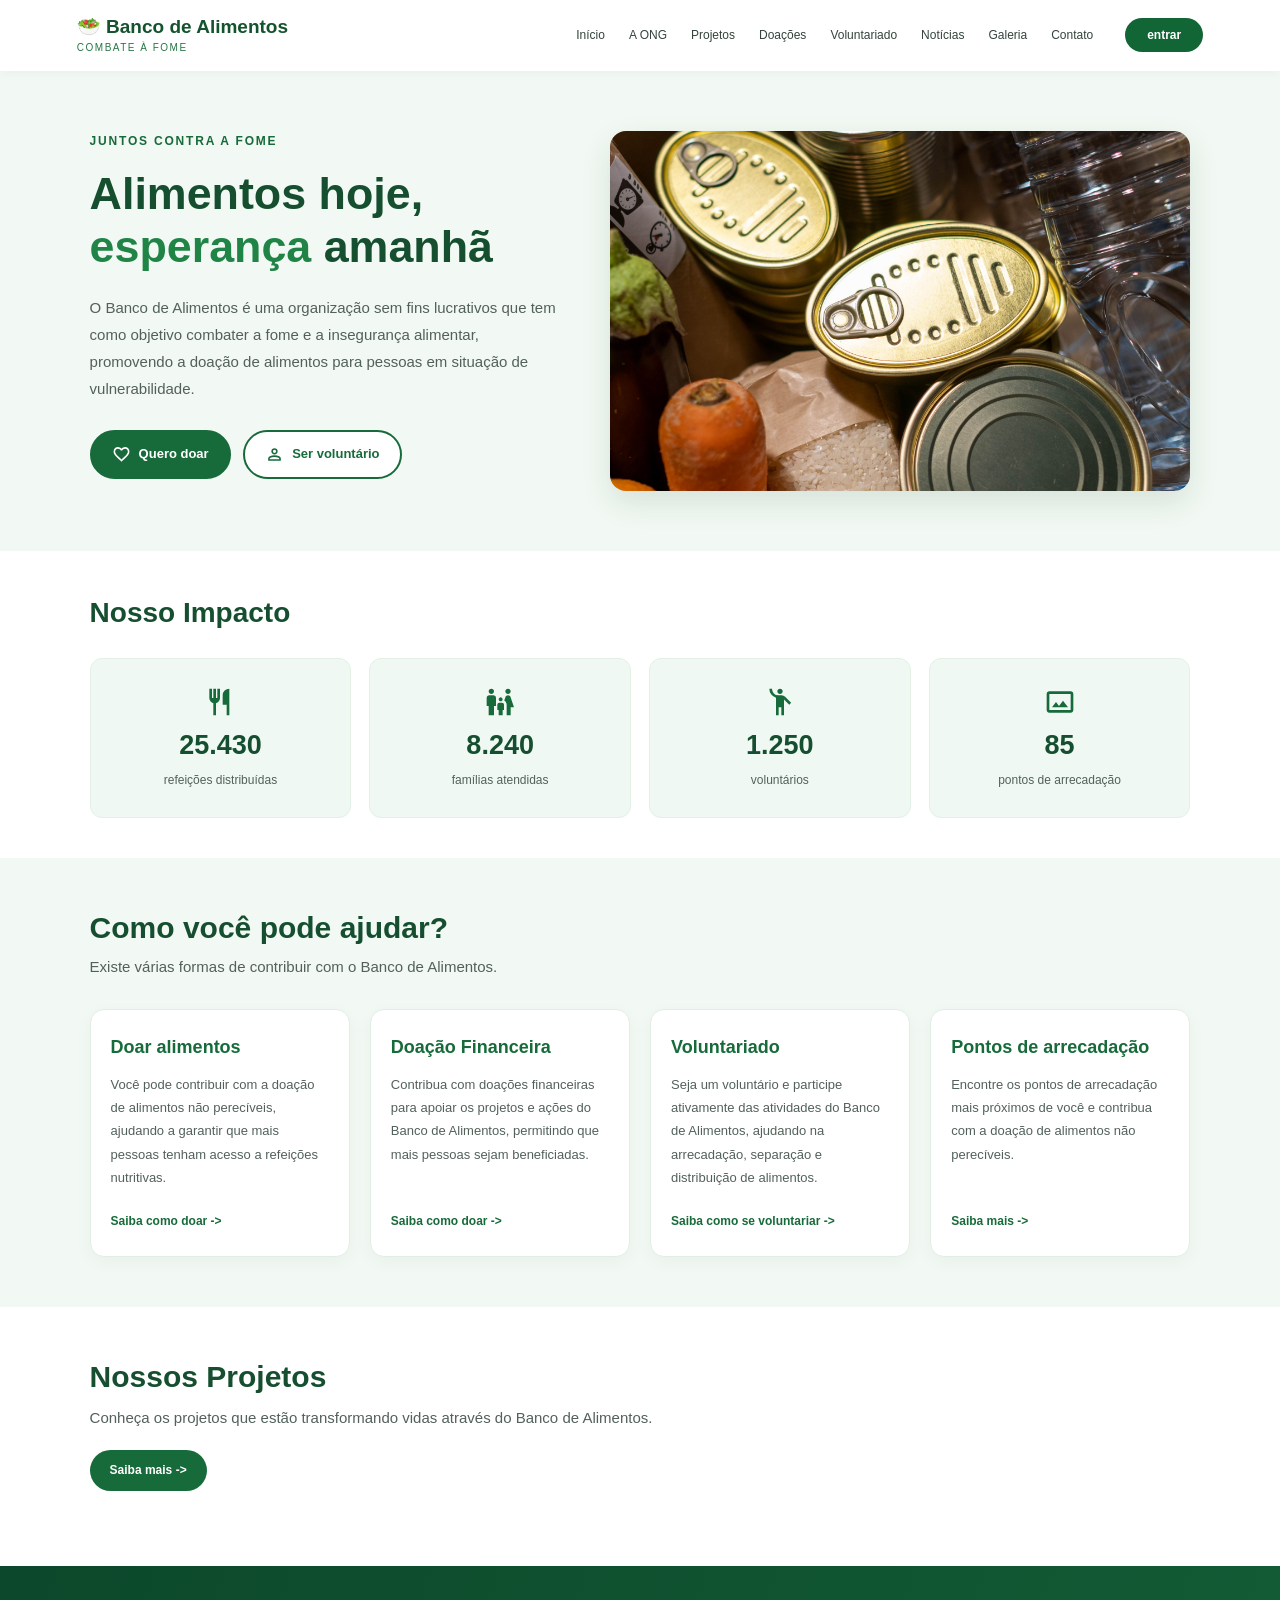
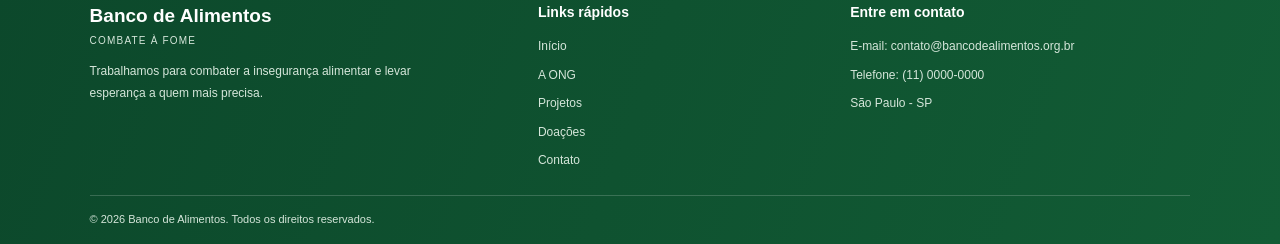
==== index.html @ 31bb34d5 "Atualização - Criação da Pagina ( A ONG )" ====
<!DOCTYPE html>
<html lang="pt-br">
<head>
    <meta charset="UTF-8">
    <meta name="viewport" content="width=device-width, initial-scale=1.0">
    <title>Banco de Alimentos - DuTech</title>
    <link rel="stylesheet" href="style.css">
    
    <!-- Fontes e Estilos-->
    <link rel="preconnect" href="https://fonts.gooogleapis.com">
    <link rel="preconnect" href="https://fonts.gstatic.com" crossorigin>
    <link href="https://fonts.gooogleapis.com/css2?family=DM+Sans:wght@400;500;600;700&family=Manrope:wght@600;700;800&display=swap" rel="stylesheet">

</head>
<body>

    <!-- Cabeçalho Principal-->
    <header class="site-header">

        <div class="container">

            <div class="logo">
                <h1 class="titulo">🥗 Banco de Alimentos</h1>
                <p class="p">Combate à fome</p>
            </div>
            

            <nav class="main-nav">

                <a href="#">Início</a>
                <a href="./banco%20de%20alimentos/pages/ong.html">A ONG</a>
                <a href="projetos">Projetos</a>
                <a href="doacao">Doações</a>
                <a href="voluntariado">Voluntariado</a>
                <a href="noticia">Notícias</a>
                <a href="galeria">Galeria</a>
                <a href="contato">Contato</a>

                <button>entrar</button>
            </nav>

        </div>

    </header>

    <main>

        <!--Seção 1 - Quem somos-->
        <section class="section-main">

            <div class="apresentação">

                <div class="conteudo">

                <p class="fome">JUNTOS CONTRA A FOME</p>
                <h1 class="alimentos">Alimentos hoje, <span class="green">esperança</span> amanhã </h1>

                <p class="descricao">O Banco de Alimentos é uma organização sem fins lucrativos que tem como
                    objetivo combater a fome e a insegurança alimentar, promovendo a doação
                    de alimentos para pessoas em situação de vulnerabilidade.</p>
                

                    
                <a href="#">
                  <svg xmlns="http://www.w3.org/2000/svg" height="24px" viewBox="0 -960 960 960" width="24px" fill="#176b3a"><path d="m480-120-58-52q-101-91-167-157T150-447.5Q111-500 95.5-544T80-634q0-94 63-157t157-63q52 0 99 22t81 62q34-40 81-62t99-22q94 0 157 63t63 157q0 46-15.5 90T810-447.5Q771-395 705-329T538-172l-58 52Zm0-108q96-86 158-147.5t98-107q36-45.5 50-81t14-70.5q0-60-40-100t-100-40q-47 0-87 26.5T518-680h-76q-15-41-55-67.5T300-774q-60 0-100 40t-40 100q0 35 14 70.5t50 81q36 45.5 98 107T480-228Zm0-273Z"/></svg> Quero doar
                </a>

                <a href="#" id="claro">
                   <svg xmlns="http://www.w3.org/2000/svg" height="24px" viewBox="0 -960 960 960" width="24px" fill="#176b3a"><path d="M367-527q-47-47-47-113t47-113q47-47 113-47t113 47q47 47 47 113t-47 113q-47 47-113 47t-113-47ZM160-160v-112q0-34 17.5-62.5T224-378q62-31 126-46.5T480-440q66 0 130 15.5T736-378q29 15 46.5 43.5T800-272v112H160Zm80-80h480v-32q0-11-5.5-20T700-306q-54-27-109-40.5T480-360q-56 0-111 13.5T260-306q-9 5-14.5 14t-5.5 20v32Zm296.5-343.5Q560-607 560-640t-23.5-56.5Q513-720 480-720t-56.5 23.5Q400-673 400-640t23.5 56.5Q447-560 480-560t56.5-23.5ZM480-640Zm0 400Z"/></svg> Ser voluntário
                </a>

            </div>

                <img src="banco de alimentos/assets/images/fome.jpg" alt="Imagem de apresentação do Banco de Alimentos" class="img-fundo">

        </div>


        </section>
        
        <!-- Seção de Dados -->

        <section class="section-dados">

            <div class="dados-ajuda">

                <h2 class="impacto">Nosso Impacto</h2>

                <div class="dado">

                <h3><svg xmlns="http://www.w3.org/2000/svg" height="24px" viewBox="0 -960 960 960" width="24px" fill="#176b3a"><path d="M280-80v-366q-51-14-85.5-56T160-600v-280h80v280h40v-280h80v280h40v-280h80v280q0 56-34.5 98T360-446v366h-80Zm400 0v-320H560v-280q0-83 58.5-141.5T760-880v800h-80Z"/></svg>25.430</h3>
                <p>refeições distribuídas</p>

                </div>


                <div class="dado">

                <h3><svg xmlns="http://www.w3.org/2000/svg" height="24px" viewBox="0 -960 960 960" width="24px" fill="#176b3a"><path d="M720-720q-33 0-56.5-23.5T640-800q0-33 23.5-56.5T720-880q33 0 56.5 23.5T800-800q0 33-23.5 56.5T720-720ZM680-80v-320q0-40-20.5-72T607-522l35-103q8-25 29.5-40t48.5-15q27 0 48.5 15t29.5 40l102 305H800v240H680ZM457.5-517.5Q440-535 440-560t17.5-42.5Q475-620 500-620t42.5 17.5Q560-585 560-560t-17.5 42.5Q525-500 500-500t-42.5-17.5ZM220-720q-33 0-56.5-23.5T140-800q0-33 23.5-56.5T220-880q33 0 56.5 23.5T300-800q0 33-23.5 56.5T220-720ZM140-80v-280H80v-240q0-33 23.5-56.5T160-680h120q33 0 56.5 23.5T360-600v240h-60v280H140Zm300 0v-160h-40v-160q0-25 17.5-42.5T460-460h80q25 0 42.5 17.5T600-400v160h-40v160H440Z"/></svg>8.240</h3>
                <p>famílias atendidas</p>

                </div>

                <div class="dado">

                <h3><svg xmlns="http://www.w3.org/2000/svg" height="24px" viewBox="0 -960 960 960" width="24px" fill="#176b3a"><path d="M360-80v-529q-91-24-145.5-100.5T160-880h80q0 83 53.5 141.5T430-680h100q30 0 56 11t47 32l181 181-56 56-158-158v478h-80v-240h-80v240h-80Zm63.5-663.5Q400-767 400-800t23.5-56.5Q447-880 480-880t56.5 23.5Q560-833 560-800t-23.5 56.5Q513-720 480-720t-56.5-23.5Z"/></svg>1.250</h3>
                <p>voluntários</p>

                </div>


                <div class="dado">

                <h3><svg xmlns="http://www.w3.org/2000/svg" height="24px" viewBox="0 -960 960 960" width="24px" fill="#176b3a"><path d="M160-160q-33 0-56.5-23.5T80-240v-480q0-33 23.5-56.5T160-800h640q33 0 56.5 23.5T880-720v480q0 33-23.5 56.5T800-160H160Zm0-80h640v-480H160v480Zm80-80h480L570-520 450-360l-90-120-120 160Zm-80 80v-480 480Z"/></svg>85</h3>
                <p>pontos de arrecadação</p>

                </div>

            </div>

        </section>


        <!-- Seção de Como voce pode ajudar? -->


        <section class="section-ajudar">


            <div class="como-ajudar"> 
                
                <h2 class="como">Como você pode ajudar?</h2>

                <p class="subtitulo-ajuda">Existe várias formas de contribuir com o Banco de Alimentos.</p>

                <div class="ajuda">

                    <h3>Doar alimentos</h3>
                    <p>Você pode contribuir com a doação de alimentos não perecíveis, ajudando a garantir que mais pessoas tenham acesso a refeições nutritivas.</p>

                    <a href="#doar">Saiba como doar -></a>
                </div>

                <div class="ajuda">

                    <h3>Doação Financeira</h3>
                    <p>Contribua com doações financeiras para apoiar os projetos e ações do Banco de Alimentos, permitindo que mais pessoas sejam beneficiadas.</p>
                    <a href="#doar">Saiba como doar -></a>

                </div>

                <div class="ajuda">

                    <h3>Voluntariado</h3>
                    <p>Seja um voluntário e participe ativamente das atividades do Banco de Alimentos, ajudando na arrecadação, separação e distribuição de alimentos.</p>
                    <a href="#voluntario">Saiba como se voluntariar -></a>

                </div>


                <div class="ajuda">

                    <h3>Pontos de arrecadação</h3>
                    <p>Encontre os pontos de arrecadação mais próximos de você e contribua com a doação de alimentos não perecíveis.</p>
                    <a href="#pontos">Saiba mais -></a>

                </div>

            </div>

        </section>



        <section class="section-projetos">


            <div class="projetos">

                <h2 class="titulo-secao">Nossos Projetos</h2>
                <p class="subtitulo-projetos">Conheça os projetos que estão transformando vidas através do Banco de Alimentos.</p>
                <a href="#projetos" class="link-projetos">Saiba mais -></a>

            <div class="lista-projetos">

                 <!--EM breve será adicionado os projetos-->

            </div>

        </div>

    </section>

    
    </main>

    
<!-- Rodapé do site -->
<footer class="rodape">
    <div class="conteudo-rodape">

        <!-- Identidade da ONG -->
        <div class="info-rodape">
            <h2>Banco de Alimentos</h2>
            <p>Combate à fome</p>
            <p>
                Trabalhamos para combater a insegurança alimentar
                e levar esperança a quem mais precisa.
            </p>
        </div>

        <!-- Links rápidos -->
        <div class="links-rodape">
            <h3>Links rápidos</h3>
            <a href="#">Início</a>
            <a href="banco de alimentos/pages/ong.html">A ONG</a>
            <a href="projetos.html">Projetos</a>
            <a href="doacao.html">Doações</a>
            <a href="contato.html">Contato</a>
        </div>

        <!-- Contato -->
        <div class="contato-rodape">
            <h3>Entre em contato</h3>
            <p>E-mail: contato@bancodealimentos.org.br</p>
            <p>Telefone: (11) 0000-0000</p>
            <p>São Paulo - SP</p>
        </div>

    </div>

    <!-- Direitos autorais -->
    <div class="direitos-rodape">
        <p>
            &copy; 2026 Banco de Alimentos.
            Todos os direitos reservados.
        </p>
    </div>
</footer>


</body>
</html>
---- style.css ----
/* ========================================
   BANCO DE ALIMENTOS — PÁGINA INICIAL
   ======================================== */

* {
    margin: 0;
    padding: 0;
    box-sizing: border-box;
}

body {
    font-family: 'DM Sans', sans-serif;
    color: #34443b;
    background: #ffffff;
    line-height: 1.6;
}

h1, h2, h3 {
    font-family: 'Manrope', sans-serif;
}

a {
    text-decoration: none;
}

img {
    display: block;
    max-width: 100%;
}

/* ========================================
   CABEÇALHO
   ======================================== */

.site-header {
    width: 100%;
    padding: 15px 6%;
    background: #ffffff;
    box-shadow: 0 2px 10px rgba(0, 0, 0, 0.04);
    position: relative;
    z-index: 10;
}

.site-header .container {
    max-width: 1400px;
    margin: 0 auto;
    display: flex;
    align-items: center;
    justify-content: space-between;
    gap: 25px;
}

.logo {
    flex-shrink: 0;
}

.logo .titulo {
    color: #14532d;
    font-size: 19px;
    line-height: 1.3;
    font-weight: 800;
}

.logo .p {
    color: #287747;
    font-size: 10px;
    letter-spacing: 1.5px;
    text-transform: uppercase;
}

.main-nav {
    display: flex;
    align-items: center;
    justify-content: flex-end;
    gap: 24px;
}

.main-nav a {
    color: #34443b;
    font-size: 12px;
    white-space: nowrap;
    transition: color 0.3s;
}

.main-nav a:hover {
    color: #176b3a;
}

.main-nav button {
    border: none;
    border-radius: 25px;
    padding: 10px 22px;
    margin-left: 8px;
    background: #126534;
    color: #ffffff;
    font-family: inherit;
    font-size: 12px;
    font-weight: 700;
    cursor: pointer;
    transition: background 0.3s;
}

.main-nav button:hover {
    background: #0d4825;
}

/* ========================================
   SEÇÃO 1 — APRESENTAÇÃO
   ======================================== */

.section-main {
    width: 100%;
    padding: 45px 7%;
    background: #f2f8f3;
}

.apresentação {
    max-width: 1400px;
    min-height: 390px;
    margin: 0 auto;
    display: grid;
    grid-template-columns: 0.9fr 1.1fr;
    align-items: center;
    gap: 45px;
}

.conteudo {
    min-width: 0;
}

.fome {
    color: #176b3a;
    font-size: 12px;
    font-weight: 800;
    letter-spacing: 1.8px;
    margin-bottom: 15px;
}

.alimentos {
    color: #164f30;
    font-size: clamp(32px, 3.5vw, 48px);
    font-weight: 800;
    line-height: 1.2;
    margin-bottom: 20px;
}

.green {
    color: #218447;
}

.descricao {
    color: #53615a;
    font-size: 15px;
    line-height: 1.8;
    margin-bottom: 28px;
    max-width: 520px;
}

/* Botões da apresentação */

.conteudo > a {
    display: inline-flex;
    align-items: center;
    justify-content: center;
    gap: 8px;
    padding: 12px 20px;
    margin: 0 8px 10px 0;
    border-radius: 25px;
    border: 2px solid #176b3a;
    background: #176b3a;
    color: #ffffff;
    font-size: 13px;
    font-weight: 700;
    transition: all 0.3s;
}

.conteudo > a svg {
    width: 19px;
    height: 19px;
    fill: currentColor;
}

.conteudo > a:hover {
    background: #0d4825;
    border-color: #0d4825;
}

.conteudo > a#claro {
    background: #ffffff;
    color: #176b3a;
}

.conteudo > a#claro:hover {
    background: #e4f2e7;
}

/* Imagem principal */

.img-fundo {
    width: 100%;
    height: 360px;
    object-fit: cover;
    object-position: center;
    border-radius: 16px;
    box-shadow: 0 12px 30px rgba(20, 83, 45, 0.12);
}

/* ========================================
   SEÇÃO 2 — NOSSO IMPACTO
   ======================================== */

.section-dados {
    padding: 40px 7%;
    background: #ffffff;
}

.dados-ajuda {
    max-width: 1400px;
    margin: 0 auto;
    display: grid;
    grid-template-columns: repeat(4, minmax(0, 1fr));
    gap: 18px;
}

.impacto {
    grid-column: 1 / -1;
    color: #164f30;
    font-size: 28px;
    margin-bottom: 5px;
}

.dados-ajuda .dado {
    min-width: 0;
    min-height: 160px;
    padding: 22px 12px;
    background: #f0f8f3;
    border: 1px solid #e4f0e6;
    border-radius: 12px;
    display: flex;
    flex-direction: column;
    align-items: center;
    justify-content: center;
    text-align: center;
    transition: transform 0.3s, box-shadow 0.3s;
}

.dados-ajuda .dado:hover {
    transform: translateY(-4px);
    box-shadow: 0 8px 20px rgba(22, 107, 58, 0.09);
}

.dados-ajuda .dado h3 {
    display: flex;
    flex-direction: column;
    align-items: center;
    gap: 10px;
    color: #164f30;
    font-size: 27px;
    line-height: 1.3;
    margin-bottom: 8px;
}

.dados-ajuda .dado svg {
    width: 32px;
    height: 32px;
    flex-shrink: 0;
}

.dados-ajuda .dado p {
    color: #53615a;
    font-size: 12px;
}

/* ========================================
   SEÇÃO 3 — COMO VOCÊ PODE AJUDAR
   ======================================== */

.section-ajudar {
    padding: 50px 7%;
    background: #f2f8f3;
}

.como-ajudar {
    max-width: 1400px;
    margin: 0 auto;
    display: grid;
    grid-template-columns: repeat(4, minmax(0, 1fr));
    gap: 20px;
}

.como {
    grid-column: 1 / -1;
    color: #164f30;
    font-size: 30px;
    line-height: 1.3;
}

.subtitulo-ajuda {
    grid-column: 1 / -1;
    color: #53615a;
    font-size: 15px;
    margin-top: -12px;
    margin-bottom: 10px;
}

.ajuda {
    min-width: 0;
    padding: 25px 20px;
    background: #ffffff;
    border: 1px solid #e2eee5;
    border-radius: 14px;
    display: flex;
    flex-direction: column;
    align-items: flex-start;
    box-shadow: 0 5px 18px rgba(20, 83, 45, 0.04);
    transition: transform 0.3s, box-shadow 0.3s;
}

.ajuda:hover {
    transform: translateY(-5px);
    box-shadow: 0 10px 25px rgba(20, 83, 45, 0.09);
}

.ajuda h3 {
    color: #176b3a;
    font-size: 18px;
    line-height: 1.4;
    margin-bottom: 12px;
}

.ajuda p {
    color: #53615a;
    font-size: 13px;
    line-height: 1.8;
    margin-bottom: 22px;
    flex-grow: 1;
}

.ajuda a {
    color: #176b3a;
    font-size: 12px;
    font-weight: 700;
    margin-top: auto;
}

.ajuda a:hover {
    color: #0d4825;
}

/* ========================================
   SEÇÃO 4 — NOSSOS PROJETOS
   ======================================== */

.section-projetos {
    padding: 50px 7%;
    background: #ffffff;
}

.projetos {
    max-width: 1400px;
    margin: 0 auto;
}

.titulo-secao {
    color: #164f30;
    font-size: 30px;
    line-height: 1.3;
    margin-bottom: 10px;
}

.subtitulo-projetos {
    color: #53615a;
    font-size: 15px;
    margin-bottom: 20px;
}

.link-projetos {
    display: inline-flex;
    align-items: center;
    justify-content: center;
    padding: 11px 20px;
    border-radius: 25px;
    background: #176b3a;
    color: #ffffff;
    font-size: 12px;
    font-weight: 700;
    transition: background 0.3s;
}

.link-projetos:hover {
    background: #0d4825;
}

.lista-projetos {
    margin-top: 25px;
    display: grid;
    grid-template-columns: repeat(3, minmax(0, 1fr));
    gap: 20px;
}

/* ========================================
   RODAPÉ
   ======================================== */

.rodape {
    padding: 35px 7% 15px;
    background: linear-gradient(110deg, #0c482b, #125c35);
    color: #ffffff;
}

.conteudo-rodape {
    max-width: 1400px;
    margin: 0 auto;
    padding-bottom: 25px;
    display: grid;
    grid-template-columns: 1.2fr 0.8fr 1fr;
    gap: 40px;
}

.info-rodape h2 {
    font-size: 19px;
    margin-bottom: 2px;
}

.info-rodape p:first-of-type {
    color: #d5e6da;
    font-size: 10px;
    text-transform: uppercase;
    letter-spacing: 1.2px;
    margin-bottom: 12px;
}

.info-rodape p:last-of-type {
    max-width: 340px;
    color: #d5e6da;
    font-size: 12px;
    line-height: 1.8;
}

.links-rodape,
.contato-rodape {
    display: flex;
    flex-direction: column;
    align-items: flex-start;
    gap: 8px;
}

.links-rodape h3,
.contato-rodape h3 {
    font-size: 14px;
    margin-bottom: 5px;
}

.links-rodape a,
.contato-rodape p {
    color: #d5e6da;
    font-size: 12px;
    line-height: 1.7;
}

.links-rodape a:hover {
    color: #a8e6b9;
}

.direitos-rodape {
    max-width: 1400px;
    margin: 0 auto;
    padding-top: 15px;
    border-top: 1px solid rgba(255, 255, 255, 0.18);
}

.direitos-rodape p {
    color: #d5e6da;
    font-size: 11px;
}

/* ========================================
   RESPONSIVIDADE — TABLETS
   ======================================== */

@media (max-width: 1050px) {
    .site-header .container {
        flex-direction: column;
        gap: 15px;
    }

    .main-nav {
        flex-wrap: wrap;
        justify-content: center;
        gap: 14px 20px;
    }

    .apresentação {
        gap: 25px;
        grid-template-columns: 1fr 1fr;
    }

    .img-fundo {
        height: 300px;
    }

    .como-ajudar {
        grid-template-columns: repeat(2, minmax(0, 1fr));
    }

    .conteudo-rodape {
        grid-template-columns: repeat(2, minmax(0, 1fr));
    }

    .info-rodape {
        grid-column: 1 / -1;
    }
}

/* ========================================
   RESPONSIVIDADE — CELULARES
   ======================================== */

@media (max-width: 650px) {
    .site-header {
        padding: 18px 5%;
    }

    .site-header .container {
        align-items: flex-start;
    }

    .main-nav {
        width: 100%;
        justify-content: flex-start;
        gap: 12px 16px;
    }

    .main-nav a {
        font-size: 12px;
    }

    .main-nav button {
        margin-left: 0;
    }

    .section-main {
        padding: 35px 6%;
    }

    .apresentação {
        grid-template-columns: 1fr;
        gap: 25px;
    }

    .alimentos {
        font-size: 34px;
    }

    .descricao {
        font-size: 14px;
    }

    .img-fundo {
        height: 240px;
    }

    .conteudo > a {
        font-size: 12px;
        padding: 10px 14px;
    }

    .section-dados {
        padding: 35px 6%;
    }

    .dados-ajuda {
        grid-template-columns: repeat(2, minmax(0, 1fr));
        gap: 12px;
    }

    .impacto {
        font-size: 25px;
    }

    .dados-ajuda .dado {
        min-height: 135px;
        padding: 15px 8px;
    }

    .dados-ajuda .dado h3 {
        font-size: 22px;
    }

    .dados-ajuda .dado p {
        font-size: 11px;
    }

    .section-ajudar,
    .section-projetos {
        padding: 35px 6%;
    }

    .como-ajudar {
        grid-template-columns: 1fr;
        gap: 15px;
    }

    .como {
        font-size: 26px;
    }

    .subtitulo-ajuda {
        font-size: 14px;
        margin-top: -5px;
    }

    .ajuda {
        padding: 22px;
    }

    .titulo-secao {
        font-size: 26px;
    }

    .subtitulo-projetos {
        font-size: 14px;
    }

    .lista-projetos {
        grid-template-columns: 1fr;
    }

    .rodape {
        padding: 30px 6% 15px;
    }

    .conteudo-rodape {
        grid-template-columns: 1fr;
        gap: 25px;
    }

    .info-rodape {
        grid-column: auto;
    }
}
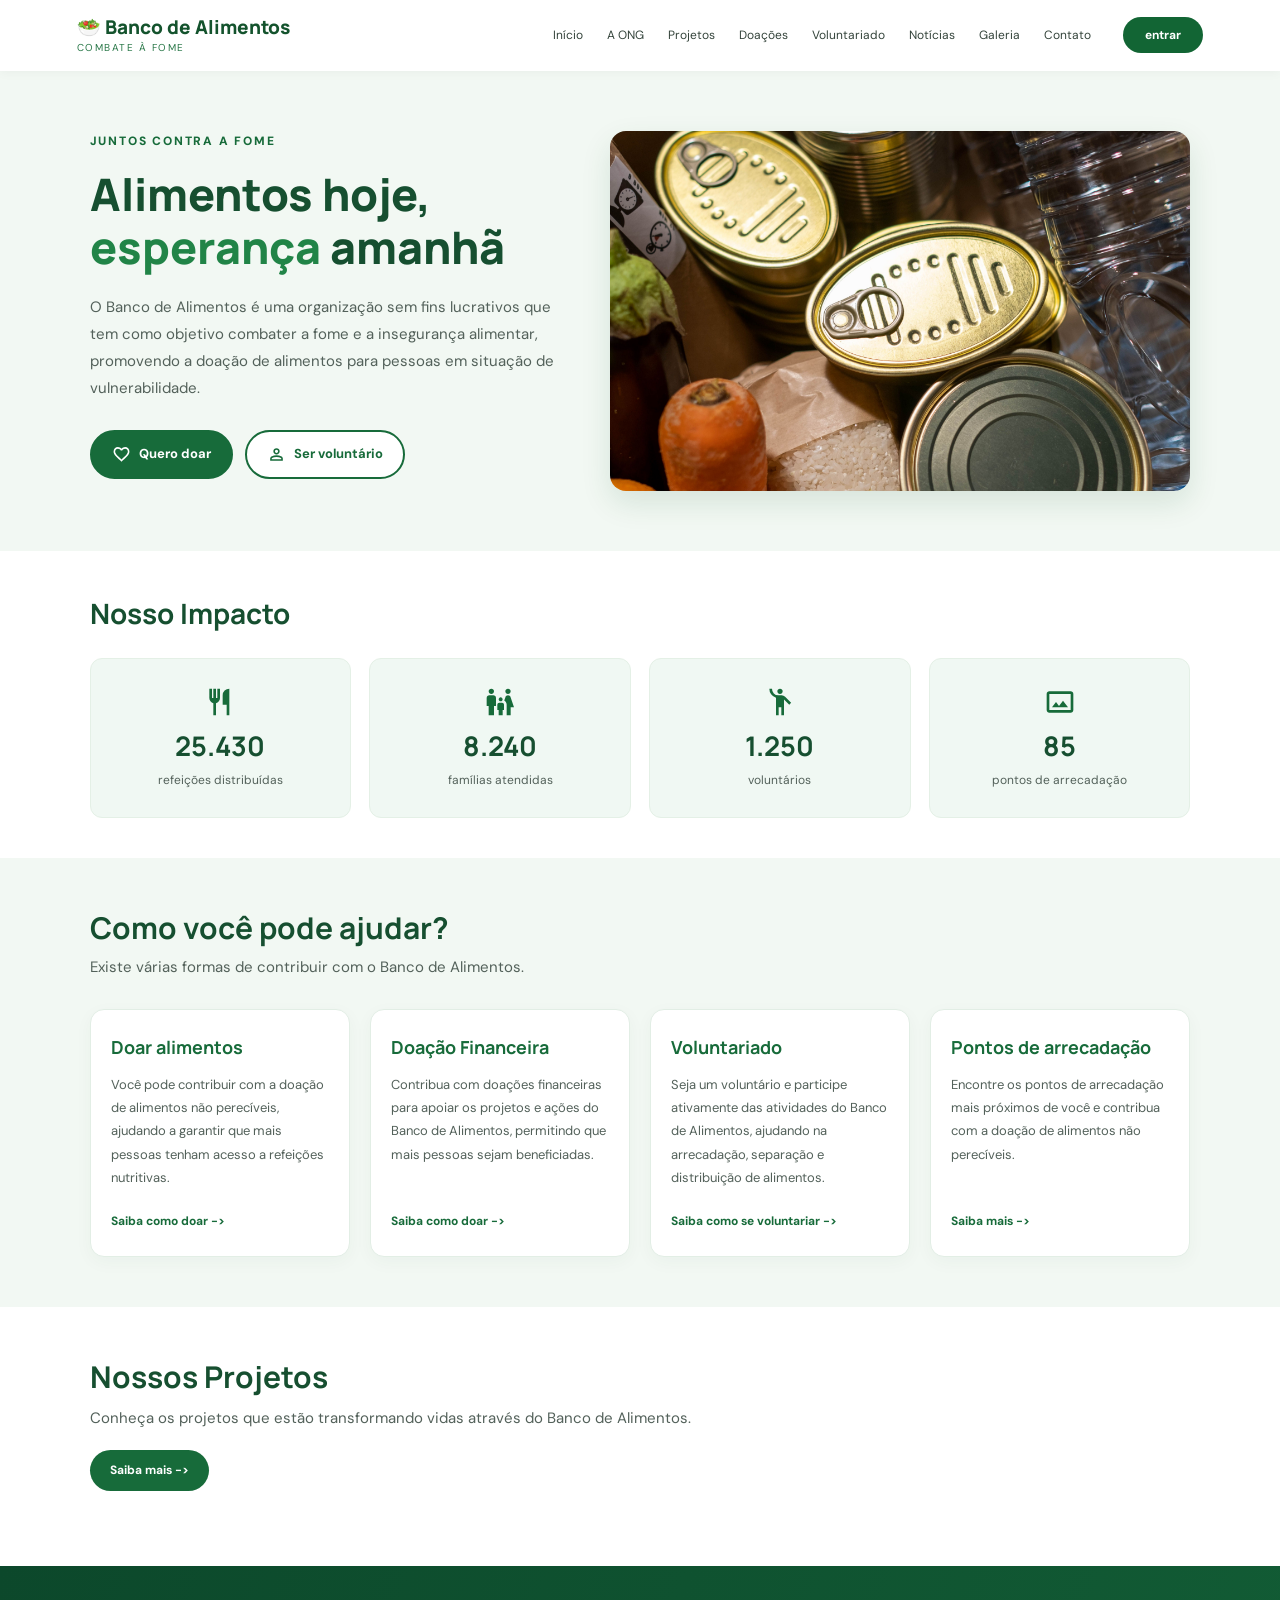
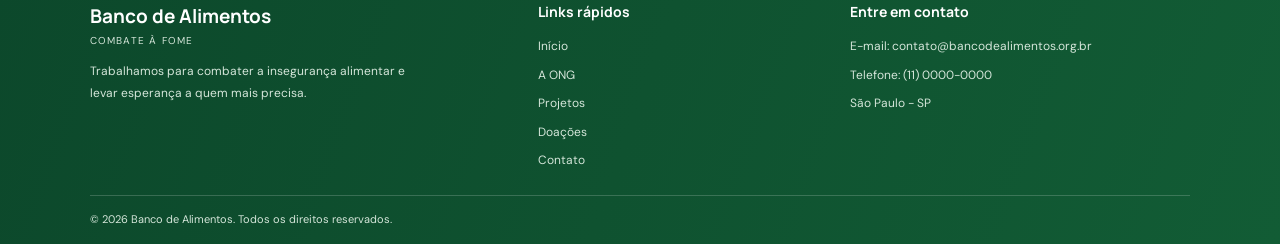
==== commit 9949dd94: "Atualiazação - Pagina de voluntariado e começando página de projetos" ====
--- a/index.html
+++ b/index.html
@@ -7,9 +7,9 @@
     <link rel="stylesheet" href="style.css">
     
     <!-- Fontes e Estilos-->
-    <link rel="preconnect" href="https://fonts.gooogleapis.com">
+    <link rel="preconnect" href="https://fonts.googleapis.com">
     <link rel="preconnect" href="https://fonts.gstatic.com" crossorigin>
-    <link href="https://fonts.gooogleapis.com/css2?family=DM+Sans:wght@400;500;600;700&family=Manrope:wght@600;700;800&display=swap" rel="stylesheet">
+    <link href="https://fonts.googleapis.com/css2?family=DM+Sans:wght@400;500;600;700&family=Manrope:wght@600;700;800&display=swap" rel="stylesheet">
 
 </head>
 <body>
@@ -30,8 +30,8 @@
                 <a href="#">Início</a>
                 <a href="./banco%20de%20alimentos/pages/ong.html">A ONG</a>
                 <a href="projetos">Projetos</a>
-                <a href="doacao">Doações</a>
-                <a href="voluntariado">Voluntariado</a>
+                <a href="./banco%20de%20alimentos/pages/doacoes.html">Doações</a>
+                <a href="./banco%20de%20alimentos/pages/voluntario.html">Voluntariado</a>
                 <a href="noticia">Notícias</a>
                 <a href="galeria">Galeria</a>
                 <a href="contato">Contato</a>
@@ -61,11 +61,11 @@
                 
 
                     
-                <a href="#">
+                <a href="./banco%20de%20alimentos/pages/doacoes.html">
                   <svg xmlns="http://www.w3.org/2000/svg" height="24px" viewBox="0 -960 960 960" width="24px" fill="#176b3a"><path d="m480-120-58-52q-101-91-167-157T150-447.5Q111-500 95.5-544T80-634q0-94 63-157t157-63q52 0 99 22t81 62q34-40 81-62t99-22q94 0 157 63t63 157q0 46-15.5 90T810-447.5Q771-395 705-329T538-172l-58 52Zm0-108q96-86 158-147.5t98-107q36-45.5 50-81t14-70.5q0-60-40-100t-100-40q-47 0-87 26.5T518-680h-76q-15-41-55-67.5T300-774q-60 0-100 40t-40 100q0 35 14 70.5t50 81q36 45.5 98 107T480-228Zm0-273Z"/></svg> Quero doar
                 </a>
 
-                <a href="#" id="claro">
+                <a href="./banco%20de%20alimentos/pages/voluntario.html" id="claro">
                    <svg xmlns="http://www.w3.org/2000/svg" height="24px" viewBox="0 -960 960 960" width="24px" fill="#176b3a"><path d="M367-527q-47-47-47-113t47-113q47-47 113-47t113 47q47 47 47 113t-47 113q-47 47-113 47t-113-47ZM160-160v-112q0-34 17.5-62.5T224-378q62-31 126-46.5T480-440q66 0 130 15.5T736-378q29 15 46.5 43.5T800-272v112H160Zm80-80h480v-32q0-11-5.5-20T700-306q-54-27-109-40.5T480-360q-56 0-111 13.5T260-306q-9 5-14.5 14t-5.5 20v32Zm296.5-343.5Q560-607 560-640t-23.5-56.5Q513-720 480-720t-56.5 23.5Q400-673 400-640t23.5 56.5Q447-560 480-560t56.5-23.5ZM480-640Zm0 400Z"/></svg> Ser voluntário
                 </a>
 
@@ -215,7 +215,7 @@
             <a href="#">Início</a>
             <a href="banco de alimentos/pages/ong.html">A ONG</a>
             <a href="projetos.html">Projetos</a>
-            <a href="doacao.html">Doações</a>
+            <a href="banco de alimentos/pages.doacoes.html">Doações</a>
             <a href="contato.html">Contato</a>
         </div>
 
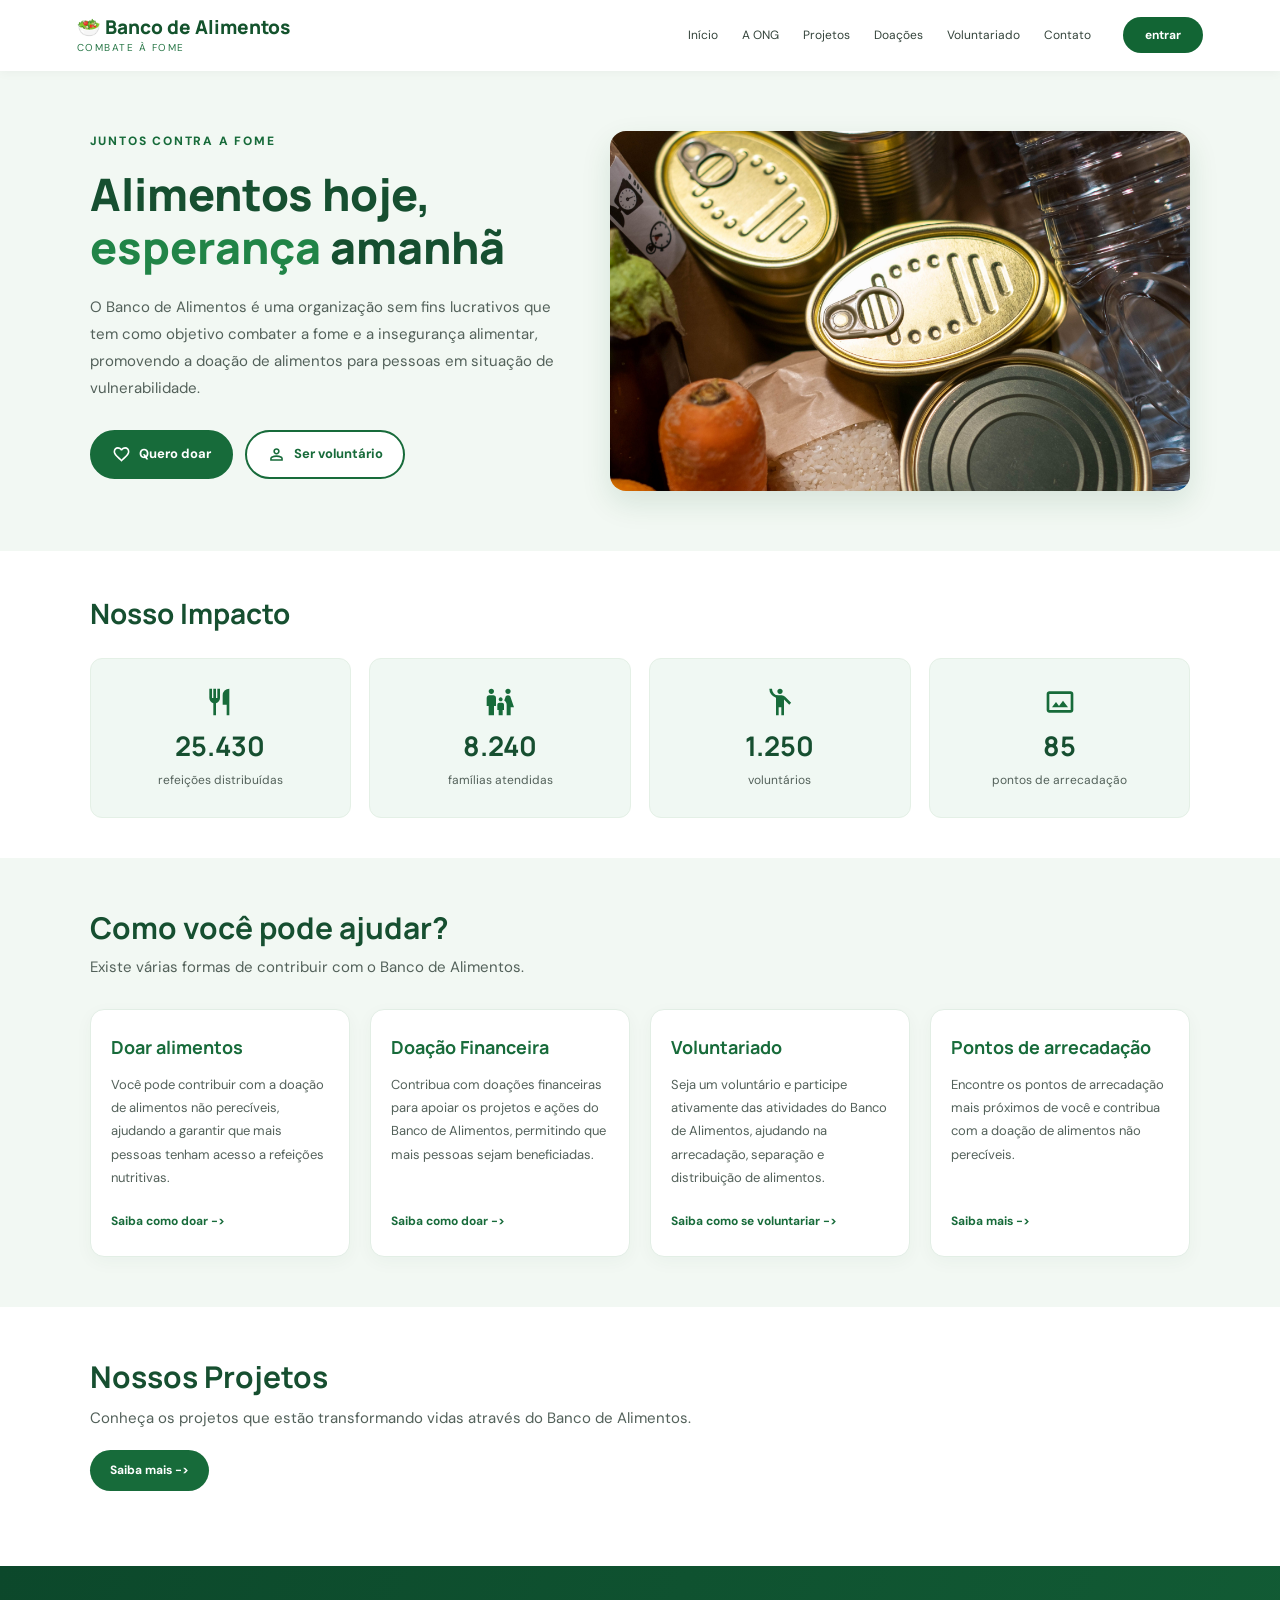
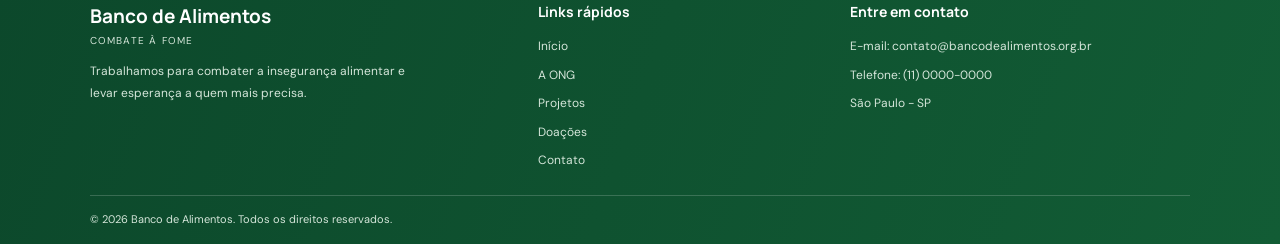
==== commit 3d742b17: "Atualização: Pagina de projetos feita parte do HTML, em breve css." ====
--- a/index.html
+++ b/index.html
@@ -29,12 +29,10 @@
 
                 <a href="#">Início</a>
                 <a href="./banco%20de%20alimentos/pages/ong.html">A ONG</a>
-                <a href="projetos">Projetos</a>
+                <a href="./banco%20de%20alimentos/pages/projetos.html">Projetos</a>
                 <a href="./banco%20de%20alimentos/pages/doacoes.html">Doações</a>
                 <a href="./banco%20de%20alimentos/pages/voluntario.html">Voluntariado</a>
-                <a href="noticia">Notícias</a>
-                <a href="galeria">Galeria</a>
-                <a href="contato">Contato</a>
+                <a href="./banco%20de%20alimentos/pages/contatos.html">Contato</a>
 
                 <button>entrar</button>
             </nav>
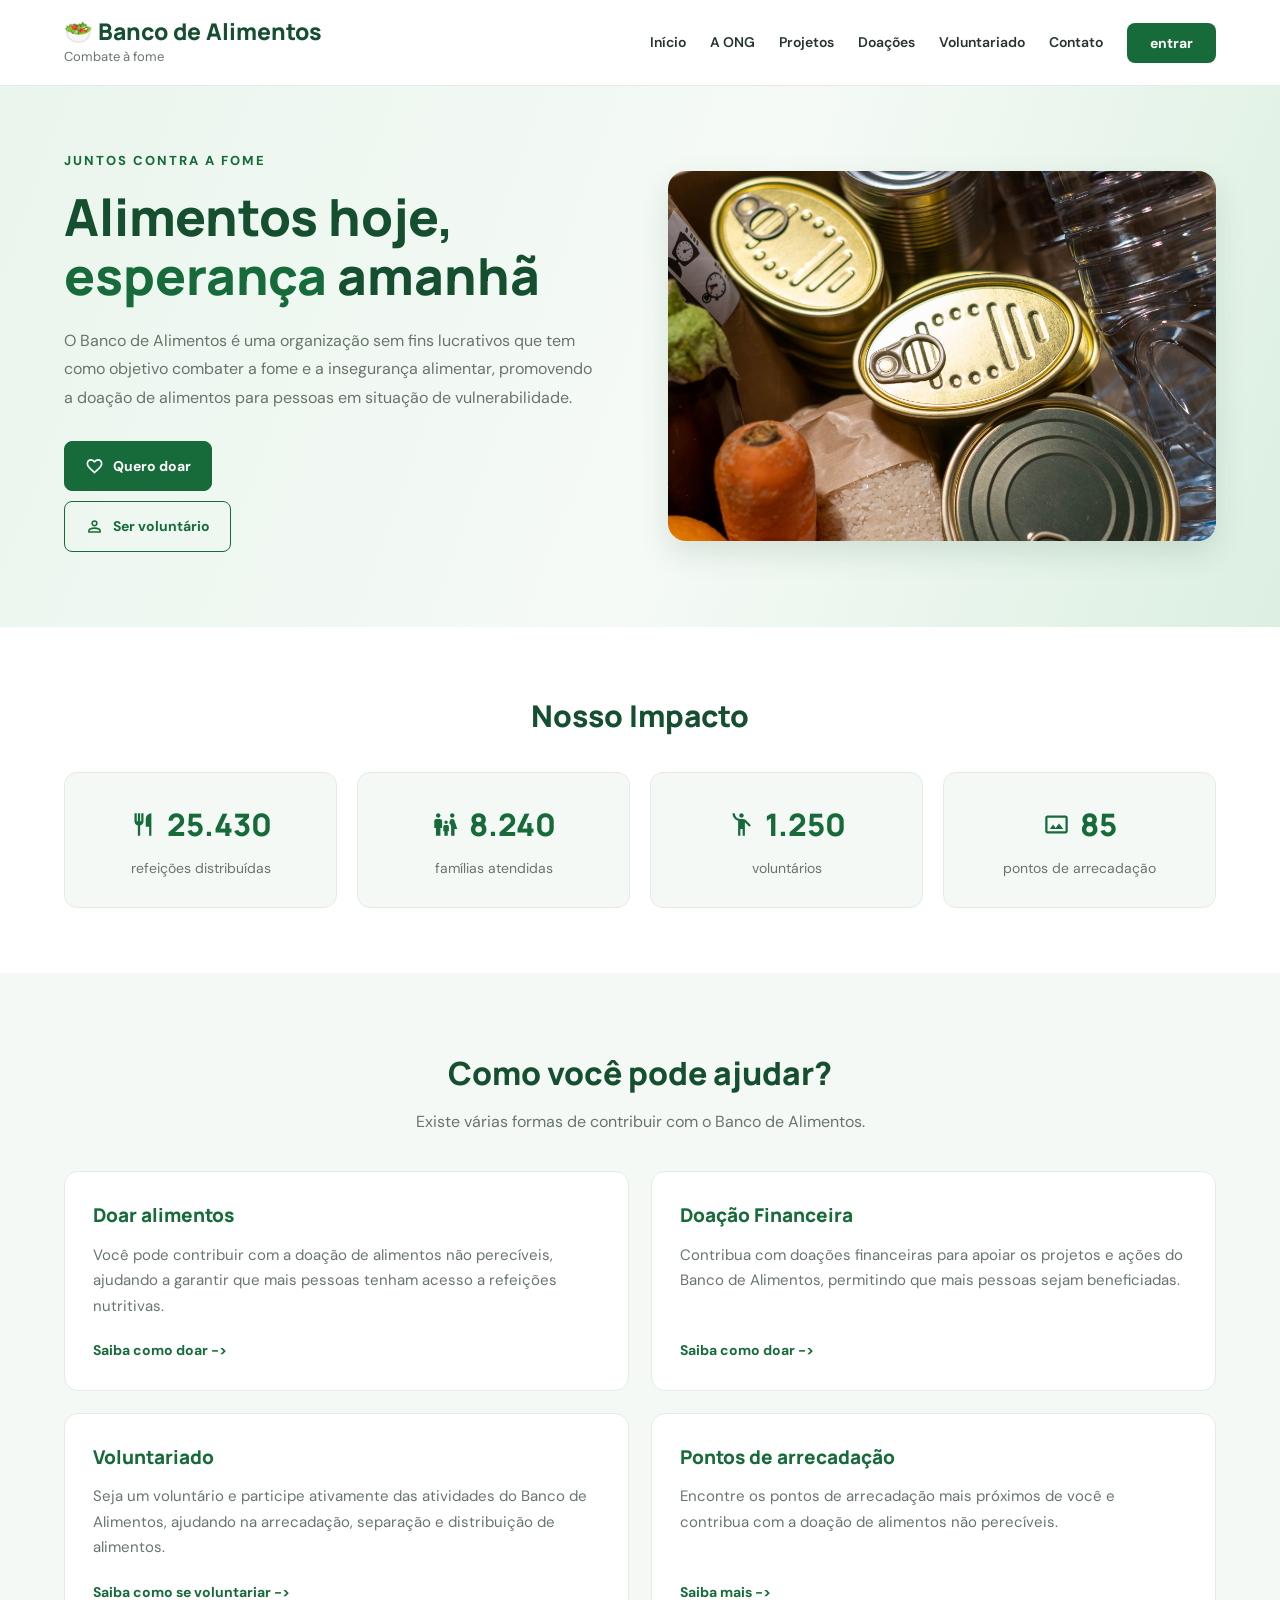
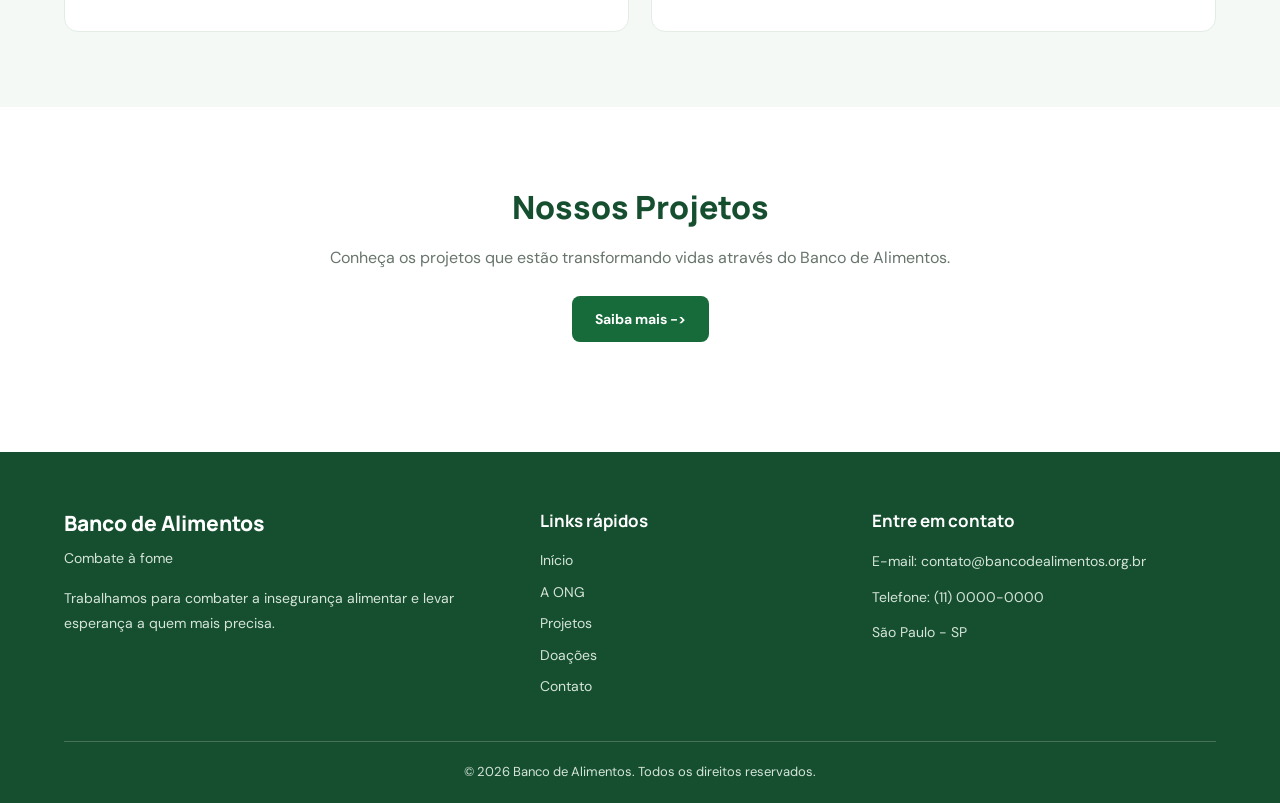
==== commit 453338fc: "Atualização - Adicionando verificações com JavaScript no Formulario Contato" ====
--- a/index.html
+++ b/index.html
@@ -229,13 +229,17 @@
 
     <!-- Direitos autorais -->
     <div class="direitos-rodape">
+
         <p>
             &copy; 2026 Banco de Alimentos.
             Todos os direitos reservados.
         </p>
+        
     </div>
+
 </footer>
 
 
+    <script src="banco de alimentos/js/main.js"></script>
 </body>
 </html>
--- a/style.css
+++ b/style.css
@@ -1,7 +1,7 @@
 
-/* ========================================
-   BANCO DE ALIMENTOS — PÁGINA INICIAL
-   ======================================== */
+/* =========================================
+   1. CONFIGURAÇÕES GERAIS
+========================================= */
 
 * {
     margin: 0;
@@ -9,433 +9,475 @@
     box-sizing: border-box;
 }
 
+:root {
+    --verde-principal: #176b3a;
+    --verde-escuro: #164f30;
+    --verde-claro: #eaf5ed;
+    --verde-suave: #f4f9f5;
+    --texto: #26352b;
+    --texto-secundario: #68756c;
+    --branco: #ffffff;
+    --borda: #e4ece6;
+}
+
+html {
+    scroll-behavior: smooth;
+}
+
 body {
     font-family: 'DM Sans', sans-serif;
-    color: #34443b;
-    background: #ffffff;
+    color: var(--texto);
+    background-color: var(--branco);
     line-height: 1.6;
-}
-
-h1, h2, h3 {
-    font-family: 'Manrope', sans-serif;
 }
 
 a {
     text-decoration: none;
 }
 
-img {
-    display: block;
-    max-width: 100%;
-}
-
-/* ========================================
-   CABEÇALHO
-   ======================================== */
+button {
+    font-family: inherit;
+}
+
+
+/* =========================================
+   2. CABEÇALHO
+========================================= */
 
 .site-header {
     width: 100%;
-    padding: 15px 6%;
-    background: #ffffff;
-    box-shadow: 0 2px 10px rgba(0, 0, 0, 0.04);
+    background-color: var(--branco);
+    border-bottom: 1px solid var(--borda);
     position: relative;
     z-index: 10;
 }
 
 .site-header .container {
-    max-width: 1400px;
+    width: 90%;
+    max-width: 1200px;
+    min-height: 85px;
     margin: 0 auto;
+
     display: flex;
     align-items: center;
     justify-content: space-between;
-    gap: 25px;
+    gap: 30px;
 }
 
 .logo {
-    flex-shrink: 0;
-}
-
-.logo .titulo {
-    color: #14532d;
-    font-size: 19px;
+    display: flex;
+    flex-direction: column;
+    align-items: flex-start;
+}
+
+.titulo {
+    font-family: 'Manrope', sans-serif;
+    font-size: 23px;
+    font-weight: 800;
+    color: var(--verde-escuro);
     line-height: 1.3;
-    font-weight: 800;
-}
-
-.logo .p {
-    color: #287747;
-    font-size: 10px;
-    letter-spacing: 1.5px;
-    text-transform: uppercase;
+}
+
+.p {
+    color: var(--texto-secundario);
+    font-size: 13px;
 }
 
 .main-nav {
     display: flex;
     align-items: center;
-    justify-content: flex-end;
     gap: 24px;
 }
 
 .main-nav a {
-    color: #34443b;
-    font-size: 12px;
-    white-space: nowrap;
-    transition: color 0.3s;
+    color: var(--texto);
+    font-size: 14px;
+    font-weight: 600;
+    transition: color 0.3s ease;
 }
 
 .main-nav a:hover {
-    color: #176b3a;
+    color: var(--verde-principal);
 }
 
 .main-nav button {
+    background-color: var(--verde-principal);
+    color: var(--branco);
     border: none;
-    border-radius: 25px;
-    padding: 10px 22px;
-    margin-left: 8px;
-    background: #126534;
-    color: #ffffff;
-    font-family: inherit;
-    font-size: 12px;
+    border-radius: 8px;
+    padding: 11px 23px;
+    font-size: 14px;
     font-weight: 700;
     cursor: pointer;
-    transition: background 0.3s;
+    transition: 0.3s ease;
 }
 
 .main-nav button:hover {
-    background: #0d4825;
-}
-
-/* ========================================
-   SEÇÃO 1 — APRESENTAÇÃO
-   ======================================== */
+    background-color: var(--verde-escuro);
+    transform: translateY(-2px);
+}
+
+
+/* =========================================
+   3. SEÇÃO PRINCIPAL - HERO
+========================================= */
 
 .section-main {
     width: 100%;
-    padding: 45px 7%;
-    background: #f2f8f3;
+    background: linear-gradient(110deg, #eaf5ed 0%, #f5faf6 55%, #dcefe1 100%);
+    padding: 65px 5%;
 }
 
 .apresentação {
-    max-width: 1400px;
+    width: 100%;
+    max-width: 1200px;
     min-height: 390px;
     margin: 0 auto;
+
     display: grid;
-    grid-template-columns: 0.9fr 1.1fr;
+    grid-template-columns: 1fr 1fr;
     align-items: center;
-    gap: 45px;
+    gap: 55px;
 }
 
 .conteudo {
-    min-width: 0;
+    display: flex;
+    flex-direction: column;
+    align-items: flex-start;
 }
 
 .fome {
-    color: #176b3a;
-    font-size: 12px;
-    font-weight: 800;
-    letter-spacing: 1.8px;
+    color: var(--verde-principal);
+    font-size: 13px;
+    font-weight: 800;
+    letter-spacing: 2px;
     margin-bottom: 15px;
 }
 
 .alimentos {
-    color: #164f30;
-    font-size: clamp(32px, 3.5vw, 48px);
-    font-weight: 800;
-    line-height: 1.2;
-    margin-bottom: 20px;
+    font-family: 'Manrope', sans-serif;
+    color: var(--verde-escuro);
+    font-size: clamp(36px, 4vw, 52px);
+    font-weight: 800;
+    line-height: 1.15;
+    margin-bottom: 22px;
 }
 
 .green {
-    color: #218447;
+    color: var(--verde-principal);
 }
 
 .descricao {
-    color: #53615a;
-    font-size: 15px;
+    max-width: 530px;
+    color: var(--texto-secundario);
+    font-size: 16px;
     line-height: 1.8;
     margin-bottom: 28px;
-    max-width: 520px;
-}
-
-/* Botões da apresentação */
-
-.conteudo > a {
+}
+
+.conteudo a {
     display: inline-flex;
     align-items: center;
     justify-content: center;
-    gap: 8px;
-    padding: 12px 20px;
-    margin: 0 8px 10px 0;
-    border-radius: 25px;
-    border: 2px solid #176b3a;
-    background: #176b3a;
-    color: #ffffff;
-    font-size: 13px;
+    gap: 9px;
+
+    padding: 13px 20px;
+    margin: 0 10px 10px 0;
+
+    border: 1px solid var(--verde-principal);
+    border-radius: 8px;
+
+    background-color: var(--verde-principal);
+    color: var(--branco);
+
+    font-size: 14px;
     font-weight: 700;
-    transition: all 0.3s;
-}
-
-.conteudo > a svg {
+
+    transition: 0.3s ease;
+}
+
+.conteudo a svg {
     width: 19px;
     height: 19px;
     fill: currentColor;
 }
 
-.conteudo > a:hover {
-    background: #0d4825;
-    border-color: #0d4825;
-}
-
-.conteudo > a#claro {
-    background: #ffffff;
-    color: #176b3a;
-}
-
-.conteudo > a#claro:hover {
-    background: #e4f2e7;
+.conteudo a:hover {
+    background-color: var(--verde-escuro);
+    border-color: var(--verde-escuro);
+    transform: translateY(-3px);
+}
+
+/* Segundo botão */
+
+.conteudo a#claro {
+    background-color: transparent;
+    color: var(--verde-principal);
+}
+
+.conteudo a#claro:hover {
+    background-color: var(--verde-principal);
+    color: var(--branco);
 }
 
 /* Imagem principal */
 
 .img-fundo {
     width: 100%;
-    height: 360px;
+    height: 370px;
     object-fit: cover;
     object-position: center;
-    border-radius: 16px;
-    box-shadow: 0 12px 30px rgba(20, 83, 45, 0.12);
-}
-
-/* ========================================
-   SEÇÃO 2 — NOSSO IMPACTO
-   ======================================== */
+    border-radius: 18px;
+    box-shadow: 0 12px 30px rgba(22, 79, 48, 0.13);
+}
+
+
+/* =========================================
+   4. SEÇÃO DE DADOS / IMPACTO
+========================================= */
 
 .section-dados {
-    padding: 40px 7%;
-    background: #ffffff;
+    width: 100%;
+    padding: 65px 5%;
+    background-color: var(--branco);
 }
 
 .dados-ajuda {
-    max-width: 1400px;
+    max-width: 1200px;
     margin: 0 auto;
+
     display: grid;
-    grid-template-columns: repeat(4, minmax(0, 1fr));
-    gap: 18px;
+    grid-template-columns: repeat(4, 1fr);
+    gap: 20px;
 }
 
 .impacto {
     grid-column: 1 / -1;
-    color: #164f30;
-    font-size: 28px;
-    margin-bottom: 5px;
-}
-
-.dados-ajuda .dado {
-    min-width: 0;
-    min-height: 160px;
-    padding: 22px 12px;
-    background: #f0f8f3;
-    border: 1px solid #e4f0e6;
-    border-radius: 12px;
+    text-align: center;
+
+    font-family: 'Manrope', sans-serif;
+    color: var(--verde-escuro);
+    font-size: 30px;
+    font-weight: 800;
+
+    margin-bottom: 12px;
+}
+
+.dado {
+    padding: 27px 15px;
+    background-color: var(--verde-suave);
+    border: 1px solid var(--borda);
+    border-radius: 13px;
+    text-align: center;
+    transition: 0.3s ease;
+}
+
+.dado:hover {
+    transform: translateY(-5px);
+    box-shadow: 0 10px 25px rgba(22, 79, 48, 0.08);
+}
+
+.dado h3 {
     display: flex;
-    flex-direction: column;
     align-items: center;
     justify-content: center;
-    text-align: center;
-    transition: transform 0.3s, box-shadow 0.3s;
-}
-
-.dados-ajuda .dado:hover {
-    transform: translateY(-4px);
-    box-shadow: 0 8px 20px rgba(22, 107, 58, 0.09);
-}
-
-.dados-ajuda .dado h3 {
-    display: flex;
-    flex-direction: column;
-    align-items: center;
     gap: 10px;
-    color: #164f30;
-    font-size: 27px;
-    line-height: 1.3;
+
+    color: var(--verde-principal);
+    font-family: 'Manrope', sans-serif;
+    font-size: 31px;
+    font-weight: 800;
     margin-bottom: 8px;
 }
 
-.dados-ajuda .dado svg {
-    width: 32px;
-    height: 32px;
+.dado h3 svg {
+    width: 27px;
+    height: 27px;
     flex-shrink: 0;
 }
 
-.dados-ajuda .dado p {
-    color: #53615a;
-    font-size: 12px;
-}
-
-/* ========================================
-   SEÇÃO 3 — COMO VOCÊ PODE AJUDAR
-   ======================================== */
+.dado p {
+    color: var(--texto-secundario);
+    font-size: 14px;
+}
+
+
+/* =========================================
+   5. SEÇÃO COMO VOCÊ PODE AJUDAR
+========================================= */
 
 .section-ajudar {
-    padding: 50px 7%;
-    background: #f2f8f3;
+    width: 100%;
+    padding: 75px 5%;
+    background-color: var(--verde-suave);
 }
 
 .como-ajudar {
-    max-width: 1400px;
+    max-width: 1200px;
     margin: 0 auto;
+
     display: grid;
-    grid-template-columns: repeat(4, minmax(0, 1fr));
-    gap: 20px;
+    grid-template-columns: repeat(2, 1fr);
+    gap: 22px;
 }
 
 .como {
     grid-column: 1 / -1;
-    color: #164f30;
-    font-size: 30px;
-    line-height: 1.3;
+    color: var(--verde-escuro);
+    font-family: 'Manrope', sans-serif;
+    font-size: 32px;
+    font-weight: 800;
+    text-align: center;
+    margin-bottom: 0;
 }
 
 .subtitulo-ajuda {
     grid-column: 1 / -1;
-    color: #53615a;
-    font-size: 15px;
+    color: var(--texto-secundario);
+    font-size: 16px;
+    text-align: center;
     margin-top: -12px;
-    margin-bottom: 10px;
+    margin-bottom: 15px;
 }
 
 .ajuda {
-    min-width: 0;
-    padding: 25px 20px;
-    background: #ffffff;
-    border: 1px solid #e2eee5;
+    padding: 28px;
+    background-color: var(--branco);
+    border: 1px solid var(--borda);
     border-radius: 14px;
+
     display: flex;
     flex-direction: column;
     align-items: flex-start;
-    box-shadow: 0 5px 18px rgba(20, 83, 45, 0.04);
-    transition: transform 0.3s, box-shadow 0.3s;
+
+    transition: 0.3s ease;
 }
 
 .ajuda:hover {
     transform: translateY(-5px);
-    box-shadow: 0 10px 25px rgba(20, 83, 45, 0.09);
+    box-shadow: 0 10px 25px rgba(22, 79, 48, 0.08);
 }
 
 .ajuda h3 {
-    color: #176b3a;
-    font-size: 18px;
-    line-height: 1.4;
+    color: var(--verde-principal);
+    font-family: 'Manrope', sans-serif;
+    font-size: 19px;
+    font-weight: 800;
     margin-bottom: 12px;
 }
 
 .ajuda p {
-    color: #53615a;
-    font-size: 13px;
-    line-height: 1.8;
-    margin-bottom: 22px;
-    flex-grow: 1;
+    color: var(--texto-secundario);
+    font-size: 15px;
+    line-height: 1.7;
+    margin-bottom: 20px;
 }
 
 .ajuda a {
-    color: #176b3a;
-    font-size: 12px;
+    color: var(--verde-principal);
+    font-size: 14px;
     font-weight: 700;
     margin-top: auto;
+    transition: 0.3s ease;
 }
 
 .ajuda a:hover {
-    color: #0d4825;
-}
-
-/* ========================================
-   SEÇÃO 4 — NOSSOS PROJETOS
-   ======================================== */
+    color: var(--verde-escuro);
+    text-decoration: underline;
+}
+
+
+/* =========================================
+   6. SEÇÃO NOSSOS PROJETOS
+========================================= */
 
 .section-projetos {
-    padding: 50px 7%;
-    background: #ffffff;
+    width: 100%;
+    padding: 75px 5%;
+    background-color: var(--branco);
 }
 
 .projetos {
-    max-width: 1400px;
+    max-width: 1200px;
     margin: 0 auto;
+    text-align: center;
 }
 
 .titulo-secao {
-    color: #164f30;
-    font-size: 30px;
-    line-height: 1.3;
+    color: var(--verde-escuro);
+    font-family: 'Manrope', sans-serif;
+    font-size: 32px;
+    font-weight: 800;
+    margin-bottom: 12px;
+}
+
+.subtitulo-projetos {
+    color: var(--texto-secundario);
+    font-size: 16px;
+    margin-bottom: 25px;
+}
+
+.link-projetos {
+    display: inline-block;
+    background-color: var(--verde-principal);
+    color: var(--branco);
+    padding: 12px 23px;
+    border-radius: 8px;
+    font-size: 14px;
+    font-weight: 700;
+    transition: 0.3s ease;
+}
+
+.link-projetos:hover {
+    background-color: var(--verde-escuro);
+    transform: translateY(-2px);
+}
+
+.lista-projetos {
+    display: grid;
+    grid-template-columns: repeat(3, 1fr);
+    gap: 22px;
+    margin-top: 35px;
+}
+
+
+/* =========================================
+   7. RODAPÉ
+========================================= */
+
+.rodape {
+    width: 100%;
+    padding: 55px 5% 20px;
+    background-color: var(--verde-escuro);
+    color: var(--branco);
+}
+
+.conteudo-rodape {
+    max-width: 1200px;
+    margin: 0 auto;
+
+    display: grid;
+    grid-template-columns: 1.5fr 1fr 1.2fr;
+    gap: 45px;
+}
+
+.info-rodape h2 {
+    font-family: 'Manrope', sans-serif;
+    font-size: 21px;
+    font-weight: 800;
+    margin-bottom: 5px;
+}
+
+.info-rodape p,
+.contato-rodape p {
+    color: #d5e5d9;
+    font-size: 14px;
+    line-height: 1.8;
     margin-bottom: 10px;
 }
 
-.subtitulo-projetos {
-    color: #53615a;
-    font-size: 15px;
-    margin-bottom: 20px;
-}
-
-.link-projetos {
-    display: inline-flex;
-    align-items: center;
-    justify-content: center;
-    padding: 11px 20px;
-    border-radius: 25px;
-    background: #176b3a;
-    color: #ffffff;
-    font-size: 12px;
-    font-weight: 700;
-    transition: background 0.3s;
-}
-
-.link-projetos:hover {
-    background: #0d4825;
-}
-
-.lista-projetos {
-    margin-top: 25px;
-    display: grid;
-    grid-template-columns: repeat(3, minmax(0, 1fr));
-    gap: 20px;
-}
-
-/* ========================================
-   RODAPÉ
-   ======================================== */
-
-.rodape {
-    padding: 35px 7% 15px;
-    background: linear-gradient(110deg, #0c482b, #125c35);
-    color: #ffffff;
-}
-
-.conteudo-rodape {
-    max-width: 1400px;
-    margin: 0 auto;
-    padding-bottom: 25px;
-    display: grid;
-    grid-template-columns: 1.2fr 0.8fr 1fr;
-    gap: 40px;
-}
-
-.info-rodape h2 {
-    font-size: 19px;
-    margin-bottom: 2px;
-}
-
 .info-rodape p:first-of-type {
-    color: #d5e6da;
-    font-size: 10px;
-    text-transform: uppercase;
-    letter-spacing: 1.2px;
-    margin-bottom: 12px;
-}
-
-.info-rodape p:last-of-type {
-    max-width: 340px;
-    color: #d5e6da;
-    font-size: 12px;
-    line-height: 1.8;
+    margin-bottom: 15px;
 }
 
 .links-rodape,
@@ -443,180 +485,196 @@
     display: flex;
     flex-direction: column;
     align-items: flex-start;
-    gap: 8px;
 }
 
 .links-rodape h3,
 .contato-rodape h3 {
+    font-family: 'Manrope', sans-serif;
+    font-size: 17px;
+    margin-bottom: 15px;
+}
+
+.links-rodape a {
+    color: #d5e5d9;
     font-size: 14px;
-    margin-bottom: 5px;
-}
-
-.links-rodape a,
-.contato-rodape p {
-    color: #d5e6da;
-    font-size: 12px;
-    line-height: 1.7;
+    margin-bottom: 9px;
+    transition: 0.3s ease;
 }
 
 .links-rodape a:hover {
-    color: #a8e6b9;
+    color: var(--branco);
+    padding-left: 4px;
 }
 
 .direitos-rodape {
-    max-width: 1400px;
-    margin: 0 auto;
-    padding-top: 15px;
-    border-top: 1px solid rgba(255, 255, 255, 0.18);
+    max-width: 1200px;
+    margin: 35px auto 0;
+    padding-top: 20px;
+    border-top: 1px solid rgba(255, 255, 255, 0.2);
+    text-align: center;
 }
 
 .direitos-rodape p {
-    color: #d5e6da;
-    font-size: 11px;
-}
-
-/* ========================================
-   RESPONSIVIDADE — TABLETS
-   ======================================== */
-
-@media (max-width: 1050px) {
+    color: #d5e5d9;
+    font-size: 13px;
+}
+
+
+/* =========================================
+   8. RESPONSIVIDADE - TABLETS
+========================================= */
+
+@media (max-width: 1000px) {
+
     .site-header .container {
         flex-direction: column;
+        padding: 18px 0;
         gap: 15px;
     }
 
     .main-nav {
+        justify-content: center;
         flex-wrap: wrap;
-        justify-content: center;
-        gap: 14px 20px;
+        gap: 15px 20px;
     }
 
     .apresentação {
+        gap: 30px;
+    }
+
+    .alimentos {
+        font-size: 39px;
+    }
+
+    .img-fundo {
+        height: 320px;
+    }
+
+    .dados-ajuda {
+        grid-template-columns: repeat(2, 1fr);
+    }
+
+    .conteudo-rodape {
         gap: 25px;
-        grid-template-columns: 1fr 1fr;
-    }
-
-    .img-fundo {
-        height: 300px;
-    }
-
-    .como-ajudar {
-        grid-template-columns: repeat(2, minmax(0, 1fr));
-    }
-
-    .conteudo-rodape {
-        grid-template-columns: repeat(2, minmax(0, 1fr));
-    }
-
-    .info-rodape {
-        grid-column: 1 / -1;
-    }
-}
-
-/* ========================================
-   RESPONSIVIDADE — CELULARES
-   ======================================== */
-
-@media (max-width: 650px) {
-    .site-header {
-        padding: 18px 5%;
-    }
+    }
+}
+
+
+/* =========================================
+   9. RESPONSIVIDADE - CELULARES
+========================================= */
+
+@media (max-width: 700px) {
 
     .site-header .container {
         align-items: flex-start;
     }
 
+    .titulo {
+        font-size: 20px;
+    }
+
     .main-nav {
-        width: 100%;
         justify-content: flex-start;
         gap: 12px 16px;
     }
 
     .main-nav a {
-        font-size: 12px;
+        font-size: 13px;
     }
 
     .main-nav button {
-        margin-left: 0;
-    }
+        padding: 9px 17px;
+    }
+
+    /* Hero */
 
     .section-main {
-        padding: 35px 6%;
+        padding: 45px 5%;
     }
 
     .apresentação {
         grid-template-columns: 1fr;
-        gap: 25px;
+        gap: 30px;
     }
 
     .alimentos {
-        font-size: 34px;
+        font-size: 36px;
     }
 
     .descricao {
-        font-size: 14px;
+        font-size: 15px;
     }
 
     .img-fundo {
-        height: 240px;
-    }
-
-    .conteudo > a {
+        height: 260px;
+    }
+
+    /* Impacto */
+
+    .section-dados {
+        padding: 50px 5%;
+    }
+
+    .dados-ajuda {
+        grid-template-columns: 1fr 1fr;
+        gap: 13px;
+    }
+
+    .impacto {
+        font-size: 26px;
+    }
+
+    .dado {
+        padding: 20px 10px;
+    }
+
+    .dado h3 {
+        font-size: 24px;
+        gap: 6px;
+    }
+
+    .dado h3 svg {
+        width: 21px;
+        height: 21px;
+    }
+
+    .dado p {
         font-size: 12px;
-        padding: 10px 14px;
-    }
-
-    .section-dados {
-        padding: 35px 6%;
-    }
-
-    .dados-ajuda {
-        grid-template-columns: repeat(2, minmax(0, 1fr));
-        gap: 12px;
-    }
-
-    .impacto {
-        font-size: 25px;
-    }
-
-    .dados-ajuda .dado {
-        min-height: 135px;
-        padding: 15px 8px;
-    }
-
-    .dados-ajuda .dado h3 {
-        font-size: 22px;
-    }
-
-    .dados-ajuda .dado p {
-        font-size: 11px;
-    }
-
-    .section-ajudar,
-    .section-projetos {
-        padding: 35px 6%;
+    }
+
+    /* Como ajudar */
+
+    .section-ajudar {
+        padding: 55px 5%;
     }
 
     .como-ajudar {
         grid-template-columns: 1fr;
-        gap: 15px;
+        gap: 16px;
     }
 
     .como {
-        font-size: 26px;
+        font-size: 27px;
     }
 
     .subtitulo-ajuda {
         font-size: 14px;
-        margin-top: -5px;
+        margin-top: 0;
     }
 
     .ajuda {
-        padding: 22px;
+        padding: 24px;
+    }
+
+    /* Projetos */
+
+    .section-projetos {
+        padding: 55px 5%;
     }
 
     .titulo-secao {
-        font-size: 26px;
+        font-size: 27px;
     }
 
     .subtitulo-projetos {
@@ -627,16 +685,18 @@
         grid-template-columns: 1fr;
     }
 
+    /* Rodapé */
+
     .rodape {
-        padding: 30px 6% 15px;
+        padding: 45px 5% 20px;
     }
 
     .conteudo-rodape {
         grid-template-columns: 1fr;
-        gap: 25px;
-    }
-
-    .info-rodape {
-        grid-column: auto;
-    }
-}+        gap: 30px;
+    }
+
+    .direitos-rodape {
+        margin-top: 30px;
+    }
+}
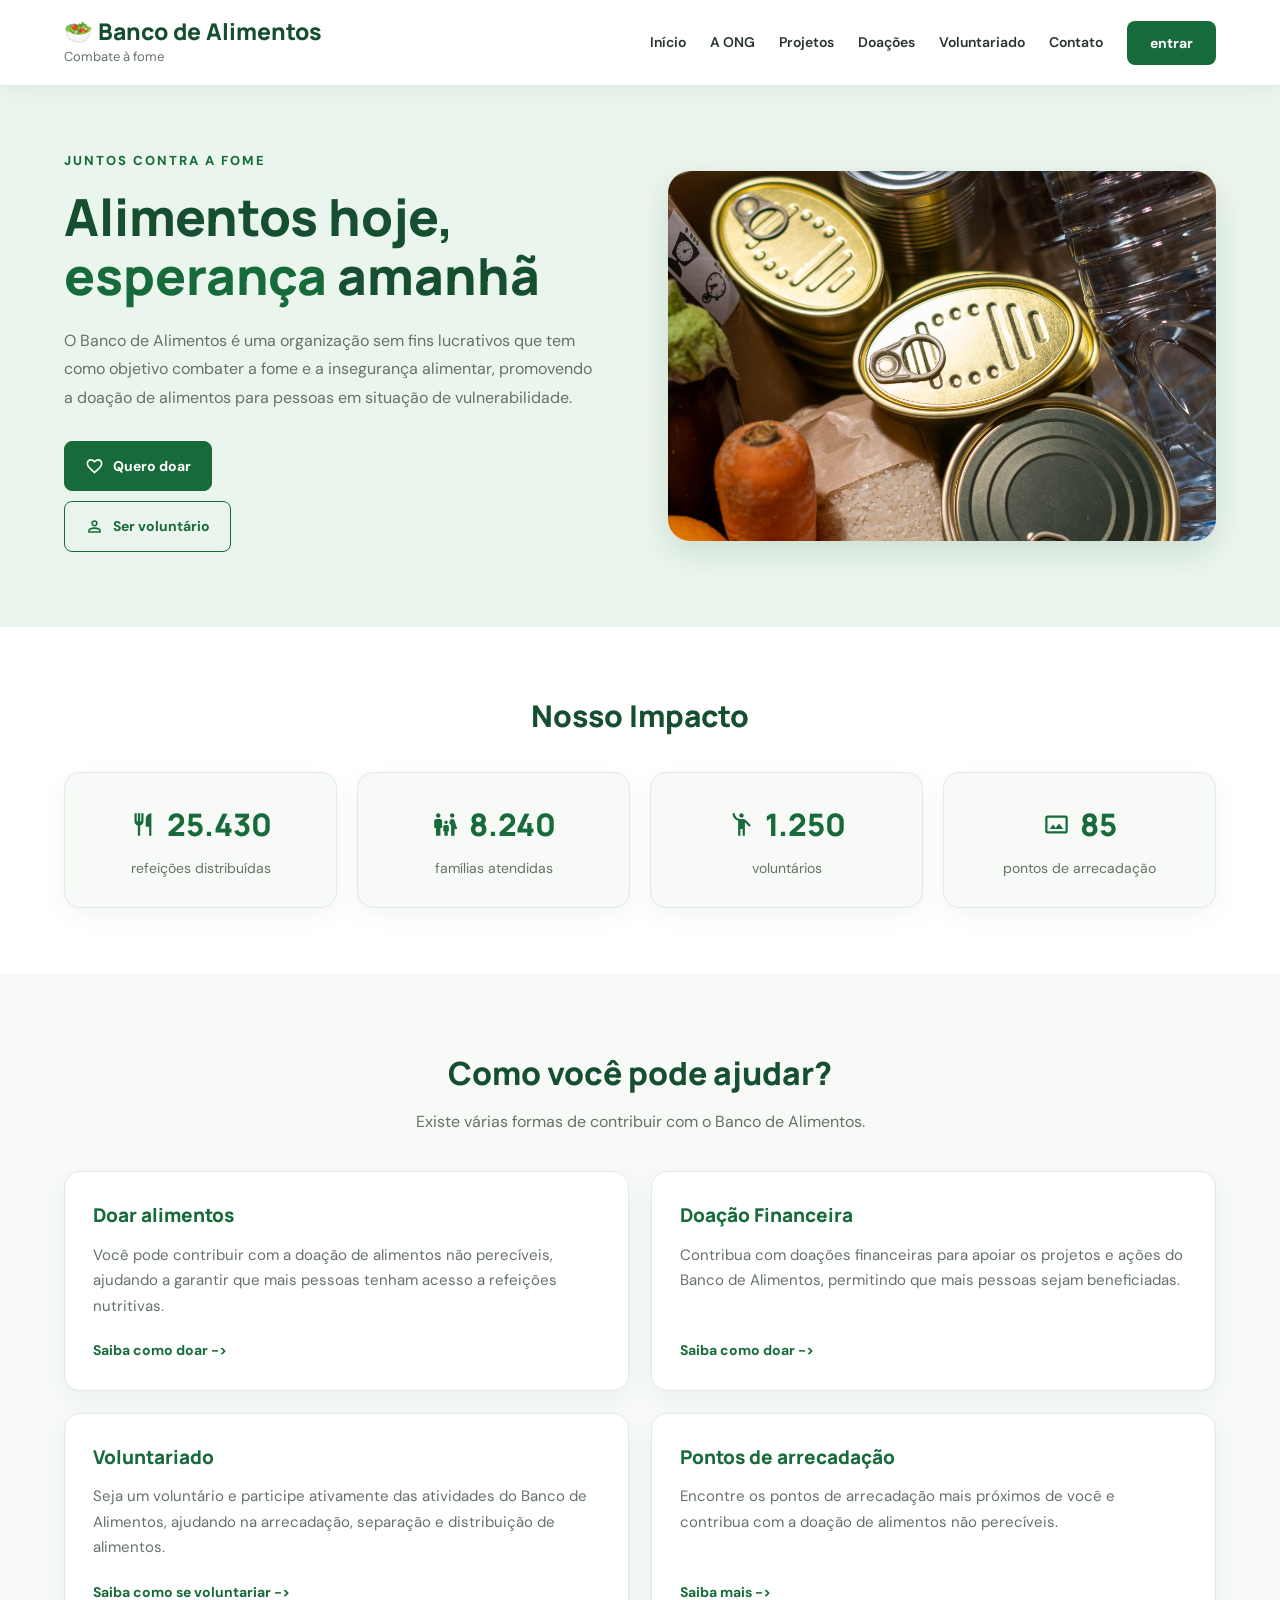
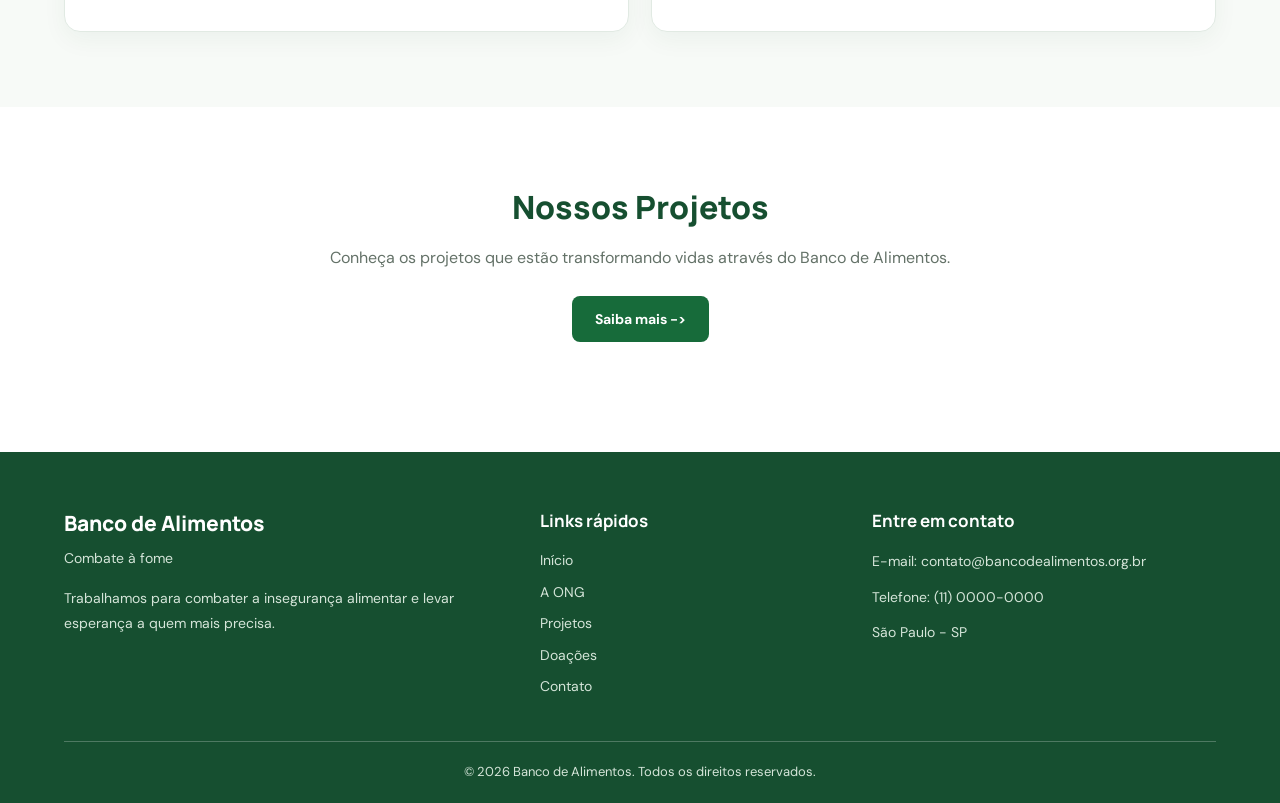
==== commit 0192417f: "Atualização do design e corrigindo links  de navegação" ====
--- a/index.html
+++ b/index.html
@@ -27,12 +27,12 @@
 
             <nav class="main-nav">
 
-                <a href="#">Início</a>
+                <a href="./index.html">Início</a>
                 <a href="./banco%20de%20alimentos/pages/ong.html">A ONG</a>
                 <a href="./banco%20de%20alimentos/pages/projetos.html">Projetos</a>
                 <a href="./banco%20de%20alimentos/pages/doacoes.html">Doações</a>
                 <a href="./banco%20de%20alimentos/pages/voluntario.html">Voluntariado</a>
-                <a href="./banco%20de%20alimentos/pages/contatos.html">Contato</a>
+                <a href="./banco%20de%20alimentos/pages/contato.html">Contato</a>
 
                 <button>entrar</button>
             </nav>
@@ -136,14 +136,14 @@
                     <h3>Doar alimentos</h3>
                     <p>Você pode contribuir com a doação de alimentos não perecíveis, ajudando a garantir que mais pessoas tenham acesso a refeições nutritivas.</p>
 
-                    <a href="#doar">Saiba como doar -></a>
+                    <a href="./banco%20de%20alimentos/pages/doacoes.html">Saiba como doar -></a>
                 </div>
 
                 <div class="ajuda">
 
                     <h3>Doação Financeira</h3>
                     <p>Contribua com doações financeiras para apoiar os projetos e ações do Banco de Alimentos, permitindo que mais pessoas sejam beneficiadas.</p>
-                    <a href="#doar">Saiba como doar -></a>
+                    <a href="./banco%20de%20alimentos/pages/doacoes.html">Saiba como doar -></a>
 
                 </div>
 
@@ -151,7 +151,7 @@
 
                     <h3>Voluntariado</h3>
                     <p>Seja um voluntário e participe ativamente das atividades do Banco de Alimentos, ajudando na arrecadação, separação e distribuição de alimentos.</p>
-                    <a href="#voluntario">Saiba como se voluntariar -></a>
+                    <a href="./banco%20de%20alimentos/pages/voluntario.html">Saiba como se voluntariar -></a>
 
                 </div>
 
@@ -160,7 +160,7 @@
 
                     <h3>Pontos de arrecadação</h3>
                     <p>Encontre os pontos de arrecadação mais próximos de você e contribua com a doação de alimentos não perecíveis.</p>
-                    <a href="#pontos">Saiba mais -></a>
+                    <a href="./banco%20de%20alimentos/pages/doacoes.html">Saiba mais -></a>
 
                 </div>
 
@@ -177,7 +177,7 @@
 
                 <h2 class="titulo-secao">Nossos Projetos</h2>
                 <p class="subtitulo-projetos">Conheça os projetos que estão transformando vidas através do Banco de Alimentos.</p>
-                <a href="#projetos" class="link-projetos">Saiba mais -></a>
+                <a href="./banco%20de%20alimentos/pages/projetos.html" class="link-projetos">Saiba mais -></a>
 
             <div class="lista-projetos">
 
@@ -210,11 +210,11 @@
         <!-- Links rápidos -->
         <div class="links-rodape">
             <h3>Links rápidos</h3>
-            <a href="#">Início</a>
-            <a href="banco de alimentos/pages/ong.html">A ONG</a>
-            <a href="projetos.html">Projetos</a>
-            <a href="banco de alimentos/pages.doacoes.html">Doações</a>
-            <a href="contato.html">Contato</a>
+            <a href="./index.html">Início</a>
+            <a href="./banco%20de%20alimentos/pages/ong.html">A ONG</a>
+            <a href="./banco%20de%20alimentos/pages/projetos.html">Projetos</a>
+            <a href="./banco%20de%20alimentos/pages/doacoes.html">Doações</a>
+            <a href="./banco%20de%20alimentos/pages/contato.html">Contato</a>
         </div>
 
         <!-- Contato -->
--- a/style.css
+++ b/style.css
@@ -13,11 +13,12 @@
     --verde-principal: #176b3a;
     --verde-escuro: #164f30;
     --verde-claro: #eaf5ed;
-    --verde-suave: #f4f9f5;
+    --verde-suave: #f7faf7;
     --texto: #26352b;
-    --texto-secundario: #68756c;
+    --texto-secundario: #647268;
     --branco: #ffffff;
-    --borda: #e4ece6;
+    --borda: #e1eae3;
+    --dourado: #d6a84b;
 }
 
 html {
@@ -700,3 +701,104 @@
         margin-top: 30px;
     }
 }
+
+/* IDENTIDADE VISUAL E ACESSIBILIDADE */
+
+html {
+    scroll-behavior: smooth;
+}
+
+body {
+    background-color: var(--verde-suave);
+    color: var(--texto);
+}
+
+img {
+    max-width: 100%;
+}
+
+.site-header {
+    border-bottom: 1px solid var(--borda);
+    box-shadow: 0 4px 18px rgba(22, 79, 48, 0.06);
+}
+
+.main-nav a {
+    display: inline-flex;
+    min-height: 44px;
+    align-items: center;
+}
+
+.main-nav button,
+.conteudo a,
+.link-projetos {
+    min-height: 44px;
+}
+
+.main-nav a:hover,
+.ajuda a:hover {
+    color: var(--verde-principal);
+}
+
+.section-main {
+    background: var(--verde-claro);
+}
+
+.img-fundo {
+    border-radius: 22px;
+}
+
+.dado,
+.ajuda {
+    border-color: var(--borda);
+    box-shadow: 0 8px 24px rgba(22, 79, 48, 0.05);
+}
+
+.dado,
+.ajuda {
+    border-radius: 16px;
+}
+
+.rodape {
+    background-color: var(--verde-escuro);
+}
+
+.direitos-rodape {
+    border-color: rgba(255, 255, 255, 0.24);
+}
+
+a:focus-visible,
+button:focus-visible {
+    outline: 3px solid var(--dourado);
+    outline-offset: 3px;
+}
+
+@media (max-width: 700px) {
+    .site-header .container {
+        align-items: flex-start;
+        padding: 16px 0;
+    }
+
+    .main-nav {
+        width: 100%;
+        justify-content: flex-start;
+    }
+
+    .section-dados .dado p {
+        font-size: 13px;
+    }
+}
+
+@media (prefers-reduced-motion: reduce) {
+    html {
+        scroll-behavior: auto;
+    }
+
+    *,
+    *::before,
+    *::after {
+        scroll-behavior: auto !important;
+        transition-duration: 0.01ms !important;
+        animation-duration: 0.01ms !important;
+        animation-iteration-count: 1 !important;
+    }
+}
